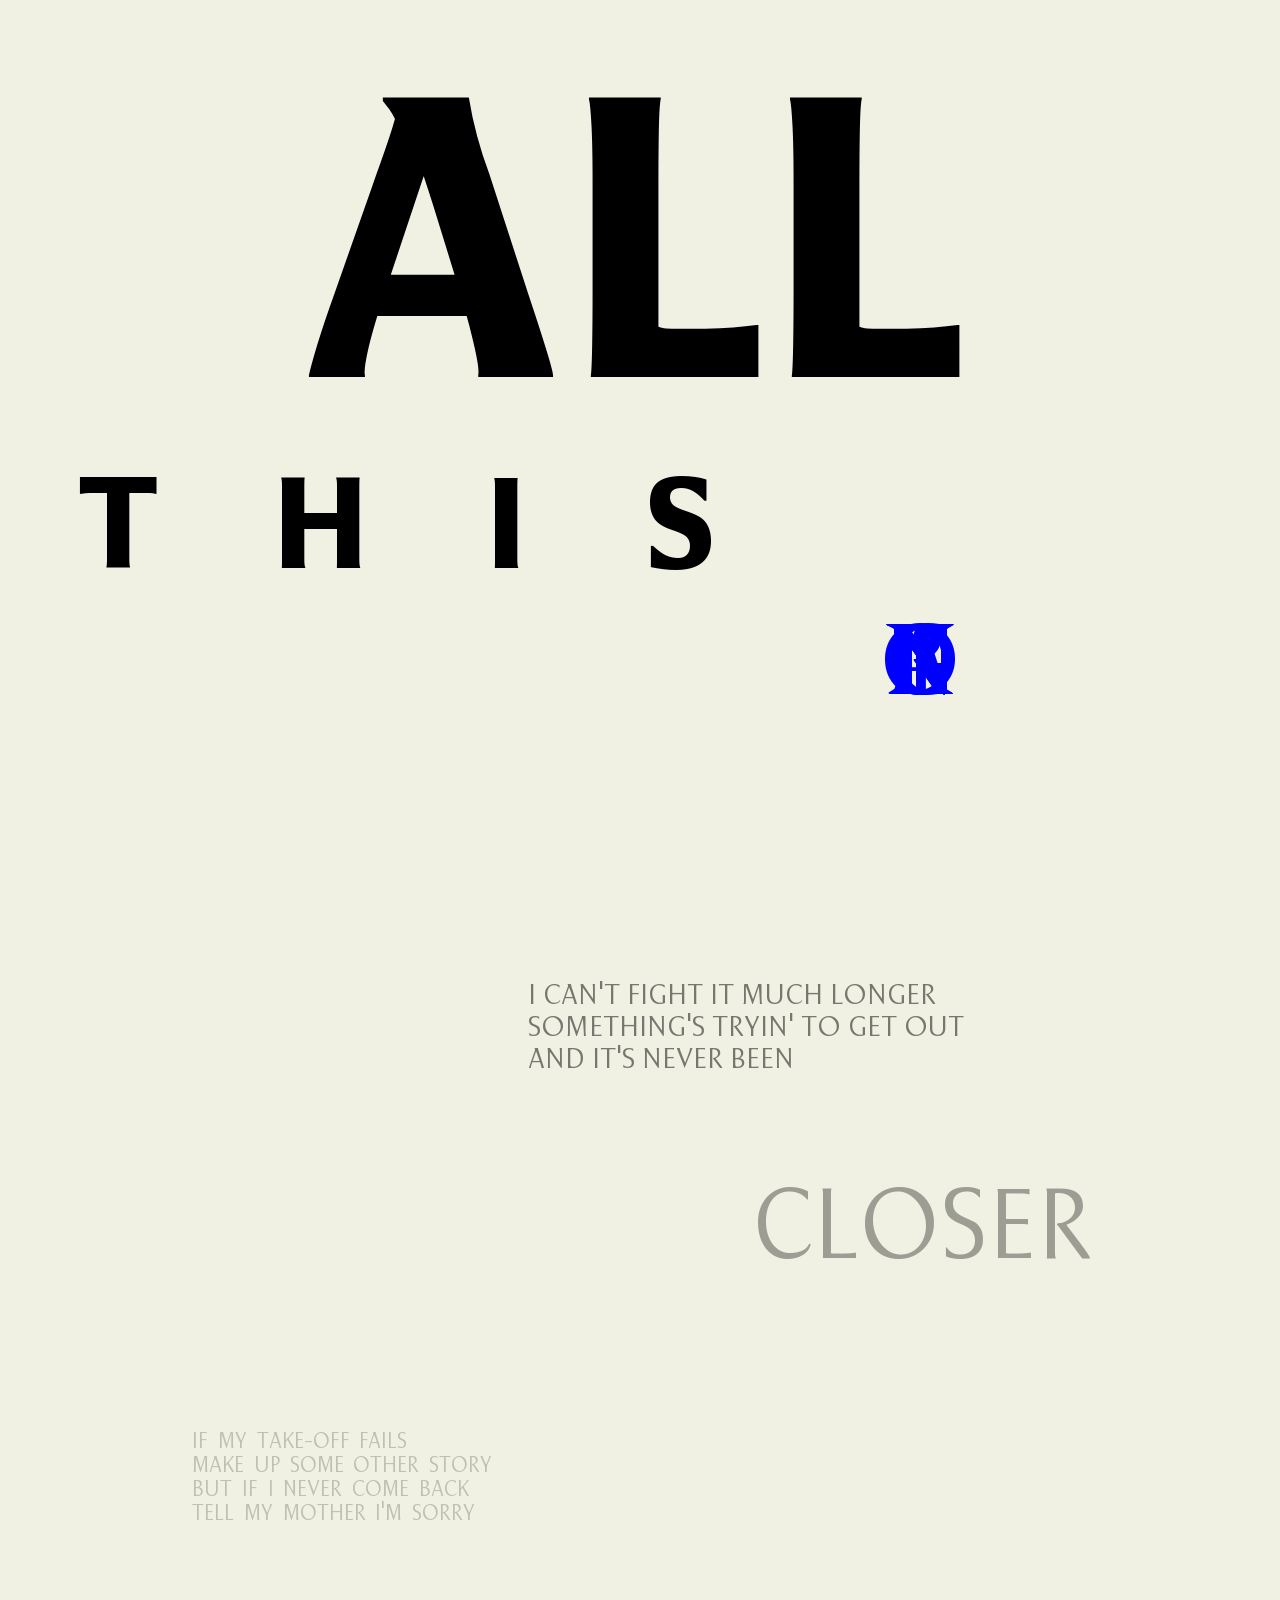
==== let it happen/index.html @ ad92291b "changes" ====
<!doctype html>
<html lang="en">
  <head>
    <meta charset="UTF-8" />
    <meta name="viewport" content="width=device-width, initial-scale=1.0" />
    <title>Let it happen</title>
    <link rel="stylesheet" href="style/style.css" />
  </head>
  <body>
    <div class="grid">
      <p>
        <all>All</all>
        <this>this</this>

        <span>r</span>
        <span>u</span>
        <span>n</span>
        <span>n</span>
        <span>i</span>
        <span>n</span>
        <span>g</span>
        <span>&nbsp;</span>
        <span>a</span>
        <span>r</span>
        <span>o</span>
        <span>u</span>
        <span>n</span>
        <span>d</span>

        <stukje1
          >I can't fight it much longer <br />
          Something's tryin' to get out
          <br />
          And it's never been</stukje1
        >

        <closer>closer</closer>

        <stukje2
          >If my take-off fails <br />
          Make up some other <story>story</story> <br />
          But if I never come back <br />
          Tell my mother I'm <sorry>sorry</sorry></stukje2
        >
      </p>
    </div>
  </body>
</html>
---- let it happen/style/style.css ----
@font-face {
  font-family: seraphs;
  src: url(/fonts/SeraphsVF.woff2);
}

body {
  height: 100vh;
  margin: 1em;

  background-color: rgb(240, 241, 226);
  display: grid;
  place-items: center;
  margin: 5em;
}

.grid {
  display: grid;
  grid-template-columns: repeat(10, minmax(0, 1fr));
  grid-template-rows: repeat(20, minmax(0, 1fr));
  min-height: 0;
  width: 100%;
  height: 200%;
  align-self: start;
}

p {
  display: contents;

  font-family: seraphs;
  margin: 0;
  text-transform: uppercase;
}

all {
  grid-column: 3;
  grid-row: 3;
  font-size: 28em;
  line-height: 0;
  margin: 0;
  border: 0;

  font-variation-settings: "wght" 200;

  transition: transform 0.5s ease;
}

all:hover {
  transform: scale(1.3);
  letter-spacing: 0.1em;
  color: forestgreen;
}

this {
  font-variation-settings: "wght" 200;
  grid-column: 1;
  grid-row: 6;
  font-size: 9em;
  line-height: 0;
  letter-spacing: 0.8em;

  transition: transform 0.5s ease;
}

this:hover {
  transform: scale(1.3);
  color: forestgreen;
}

span {
  font-family: seraphs;
  font-variation-settings:
    "wght" 120,
    "SRFS" 30;

  font-size: 7em;

  grid-column: 8;
  grid-row: 7;

  place-self: center;

  animation: --rondje 5s infinite linear;
  animation-delay: calc(sibling-index() * 0.34s - 5s);

  color: blue;
  text-transform: uppercase;

  transition:
    font-size 0.7s ease,
    color 0.3s ease;
}

span:hover {
  font-size: 9em;
  font-variation-settings: "wght" 200;
  color: forestgreen;
}

@keyframes --rondje {
  0% {
    transform: rotate(0deg) translateY(1.5em);
  }

  100% {
    transform: rotate(360deg) translateY(1.5em);
  }
}

stukje1 {
  font-variation-settings: "wght" 50;
  font-size: 2em;
  grid-column-start: 7;
  grid-column-end: 10;
  grid-row: 11;
  line-height: 1em;
  word-spacing: 0em;
  opacity: 0.5;

  transition:
    font-variation-settings 0.5s ease,
    line-height 0.5s ease,
    font-size 0.5s ease,
    word-spacing 0.5s ease;
}

stukje1:hover {
  font-variation-settings: "wght" 200;
  line-height: 1.5em;
  font-size: 2.5em;
  word-spacing: 0.5em;
  opacity: 1;
}

@font-face {
  font-family: seraphs;
  src: url(../fonts/SeraphsVF.woff2);
}

body {
  height: 100vh;
  margin: 1em;

  background-color: rgb(240, 241, 226);
  display: grid;
  place-items: center;
  margin: 5em;
}

.grid {
  display: grid;
  grid-template-columns: repeat(10, minmax(0, 1fr));
  grid-template-rows: repeat(20, minmax(0, 1fr));
  min-height: 0;
  width: 100%;
  height: 200%;
  align-self: start;
}

p {
  display: contents;

  font-family: seraphs;
  margin: 0;
  text-transform: uppercase;
}

all {
  grid-column: 3;
  grid-row: 3;
  font-size: 28em;
  line-height: 0;
  margin: 0;
  border: 0;
  z-index: 1;
  font-variation-settings: "wght" 200;

  transition: transform 0.5s ease;
}

all:hover {
  transform: scale(1.3);
  letter-spacing: 0.1em;
  color: rgb(6, 68, 6);

  font-variation-settings: "wght" 100;
}

this {
  font-variation-settings: "wght" 200;
  grid-column: 1;
  grid-row: 6;
  font-size: 9em;
  line-height: 0;
  letter-spacing: 0.8em;
  z-index: 2;
  transition: transform 0.5s ease;
}

this:hover {
  transform: scale(1.3);
  color: rgb(6, 68, 6);
  font-variation-settings: "wght" 100;
}

span {
  font-family: seraphs;
  font-variation-settings:
    "wght" 120,
    "SRFS" 30;

  font-size: 7em;

  grid-column: 8;
  grid-row: 7;

  place-self: center;

  animation: --rondje 5s infinite linear;
  animation-delay: calc(sibling-index() * 0.34s - 5s);

  color: blue;
  text-transform: uppercase;

  transition:
    font-size 0.7s ease,
    color 0.3s ease;
}

span:hover {
  font-size: 9em;
  font-variation-settings: "wght" 200;
  color: forestgreen;
}

@keyframes --rondje {
  0% {
    transform: rotate(0deg) translateY(1.5em);
  }

  100% {
    transform: rotate(360deg) translateY(1.5em);
  }
}

stukje1 {
  font-variation-settings: "wght" 50;
  font-size: 2em;
  grid-column-start: 5;
  grid-column-end: 10;
  grid-row: 11;
  line-height: 1em;

  transition: 0.5s;
}

stukje1:hover {
  font-variation-settings: "wght" 200;
  line-height: 1.5em;
  font-size: 2.5em;
  word-spacing: 0.5em;
}

closer {
  font-size: 7em;
  grid-column-start: 7;
  grid-column-end: 10;
  grid-row: 13;
  font-variation-settings:
    "wght" 20,
    "SRFS" 0;
  color: rgba(0, 0, 0, 0.349);
  grid-column-start: 7;
  grid-column-end: 11;

  transition: 0.5s;
}

closer:hover {
  font-size: 7em;
  grid-column-start: 7;
  grid-column-end: 10;
  grid-row: 13;
  font-variation-settings:
    "wght" 200,
    "SRFS" 30;
  color: rgb(222, 9, 9);
}

stukje2 {
  font-variation-settings: "wght" 50;
  font-size: 1.5em;
  grid-column-start: 2;
  grid-column-end: 5;
  grid-row: 16;
  line-height: 1em;
  opacity: 0.2;
  word-spacing: 0.2em;

  transition: 0.5s;
}

stukje2:hover {
  font-variation-settings: "wght" 100;
  font-size: 2em;
  opacity: 1;
  word-spacing: 2em;
  grid-column-start: 2;
  grid-column-end: -1;
  letter-spacing: 0.6em;
}
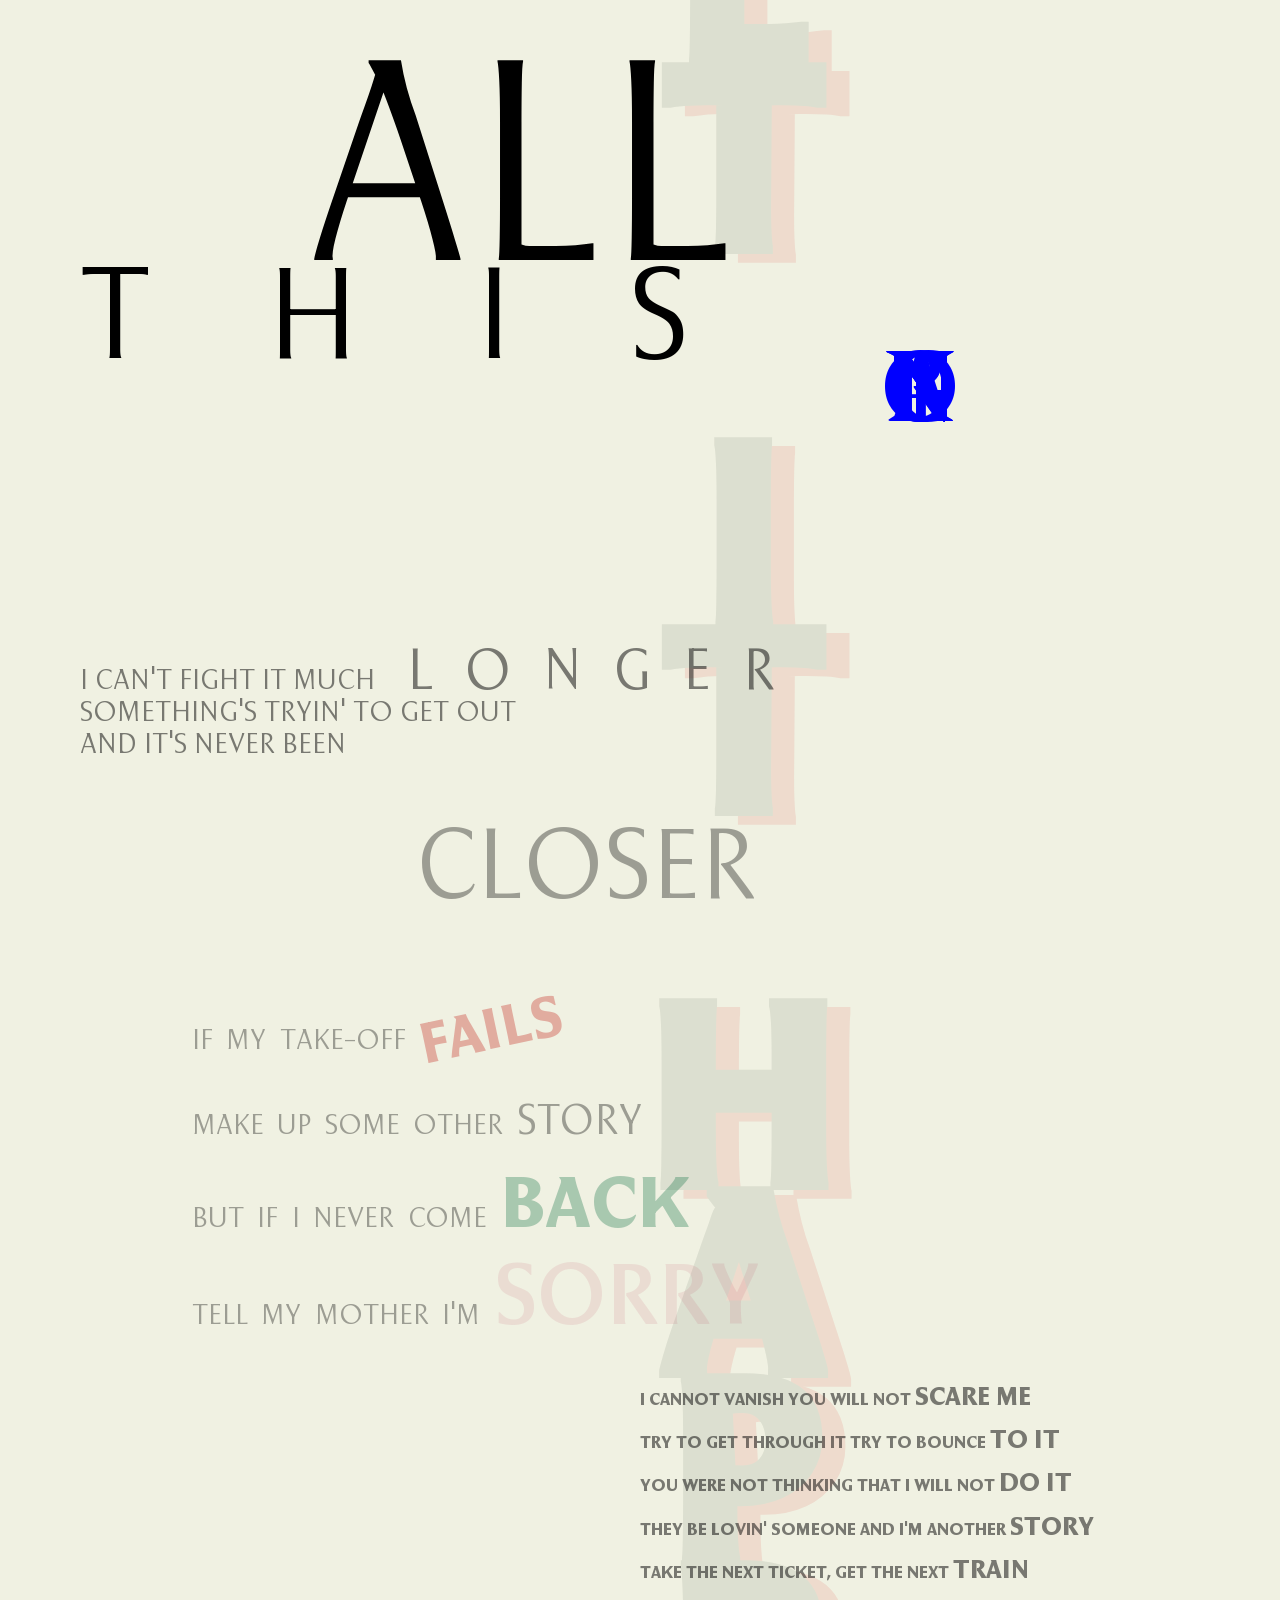
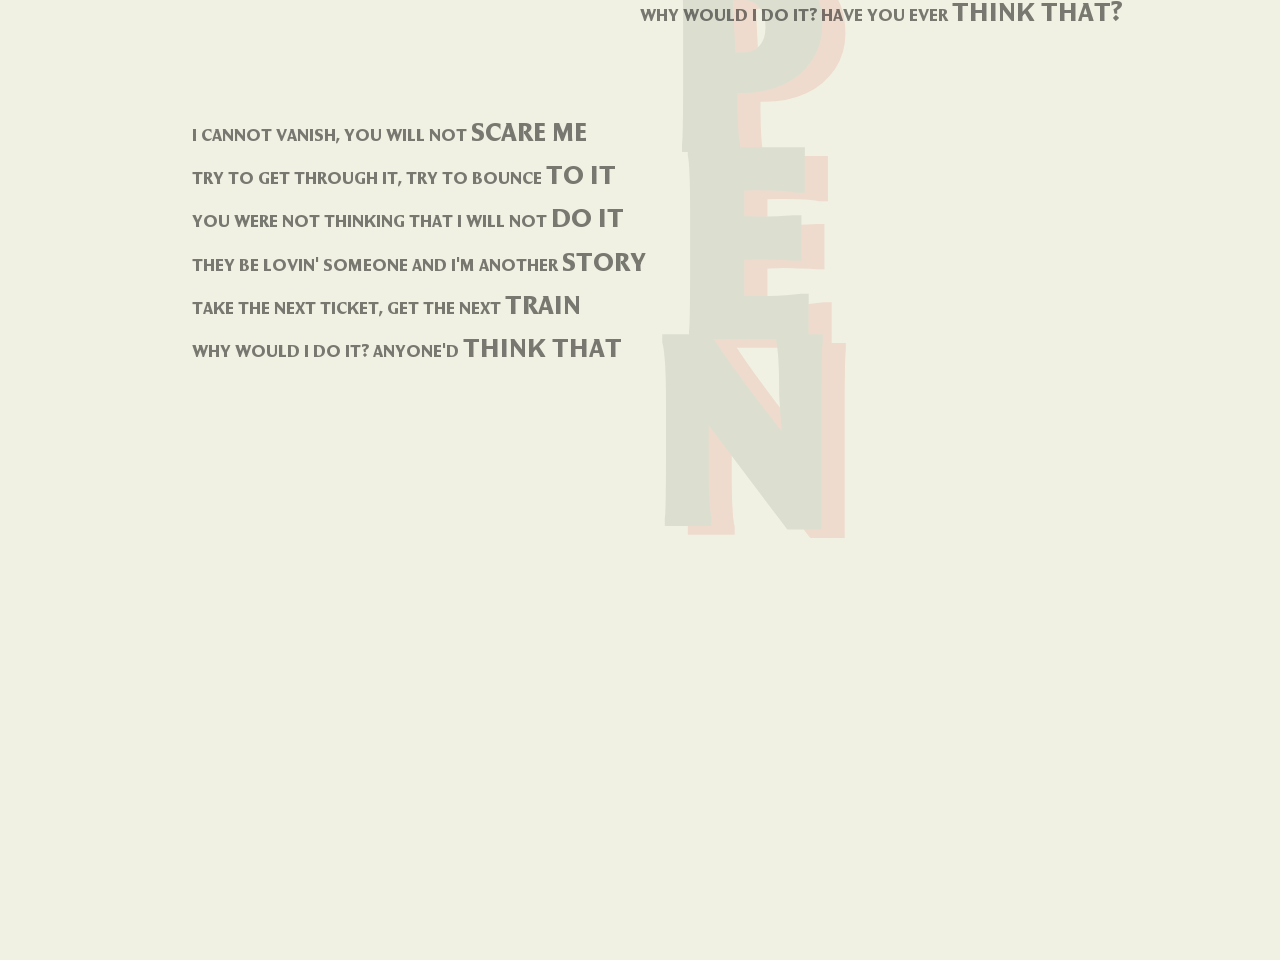
==== commit 25bb66c3: "." ====
--- a/let it happen/index.html
+++ b/let it happen/index.html
@@ -7,28 +7,43 @@
     <link rel="stylesheet" href="style/style.css" />
   </head>
   <body>
+    <h1>
+      L<br />
+      E<br />
+      T<br />
+      <br />
+      I<br />
+      T<br />
+      <br />
+      H<br />
+      A<br />
+      P<br />
+      P<br />
+      E<br />
+      N
+    </h1>
     <div class="grid">
       <p>
         <all>All</all>
         <this>this</this>
 
-        <span>r</span>
-        <span>u</span>
-        <span>n</span>
-        <span>n</span>
-        <span>i</span>
-        <span>n</span>
-        <span>g</span>
-        <span>&nbsp;</span>
-        <span>a</span>
-        <span>r</span>
-        <span>o</span>
-        <span>u</span>
-        <span>n</span>
-        <span>d</span>
+        <span class="rondje">r</span>
+        <span class="rondje">u</span>
+        <span class="rondje">n</span>
+        <span class="rondje">n</span>
+        <span class="rondje">i</span>
+        <span class="rondje">n</span>
+        <span class="rondje">g</span>
+        <span class="rondje">&nbsp;</span>
+        <span class="rondje">a</span>
+        <span class="rondje">r</span>
+        <span class="rondje">o</span>
+        <span class="rondje">u</span>
+        <span class="rondje">n</span>
+        <span class="rondje">d</span>
 
         <stukje1
-          >I can't fight it much longer <br />
+          >I can't fight it much<span class="longer">longer</span> <br />
           Something's tryin' to get out
           <br />
           And it's never been</stukje1
@@ -37,11 +52,44 @@
         <closer>closer</closer>
 
         <stukje2
-          >If my take-off fails <br />
-          Make up some other <story>story</story> <br />
-          But if I never come back <br />
-          Tell my mother I'm <sorry>sorry</sorry></stukje2
+          >If my take-off <span class="fails"> fails</span> <br />
+          Make up some other <span class="story">story</span> <br />
+          But if I never come <span class="back">back </span><br />
+          Tell my mother I'm <span class="sorry">sorry</span></stukje2
         >
+
+        <stukje3>
+          I cannot vanish you will not <span class="scare">scare me</span>
+          <br />
+          Try to get through it try to bounce
+          <span class="toit">to it</span>
+          <br />
+          You were not thinking that I will not <span class="doit">do it</span>
+          <br />
+          They be lovin' someone and I'm another
+          <span class="story">story</span>
+          <br />
+          Take the next ticket, get the next <span class="train">train</span>
+          <br />
+          Why would I do it? Have you ever
+          <span class="think">think that?</span>
+        </stukje3>
+
+        <stukje4>
+          I cannot vanish, you will not <span class="scare">scare me</span>
+          <br />
+          Try to get through it, try to bounce
+          <span class="toit">to it</span>
+          <br />
+          You were not thinking that I will not <span class="doit">do it</span>
+          <br />
+          They be lovin' someone and I'm another
+          <span class="story">story</span>
+          <br />
+          Take the next ticket, get the next <span class="train">train</span>
+          <br />
+          Why would I do it? Anyone'd <span class="think">think that</span>
+        </stukje4>
       </p>
     </div>
   </body>
--- a/let it happen/style/style.css
+++ b/let it happen/style/style.css
@@ -1,199 +1,96 @@
 @font-face {
   font-family: seraphs;
-  src: url(/fonts/SeraphsVF.woff2);
-}
-
+  src: url(../fonts/SeraphsVF.woff2);
+}
+/* MARK: ALGEMEEN */
 body {
-  height: 100vh;
-  margin: 1em;
-
+  margin: 5em;
   background-color: rgb(240, 241, 226);
-  display: grid;
-  place-items: center;
-  margin: 5em;
 }
 
 .grid {
   display: grid;
   grid-template-columns: repeat(10, minmax(0, 1fr));
-  grid-template-rows: repeat(20, minmax(0, 1fr));
-  min-height: 0;
+  grid-template-rows: repeat(50, 3em);
   width: 100%;
-  height: 200%;
   align-self: start;
 }
-
 p {
   display: contents;
-
   font-family: seraphs;
   margin: 0;
   text-transform: uppercase;
 }
 
+h1 {
+  font-family: seraphs;
+  position: absolute;
+  top: -1em;
+  left: 50%;
+
+  margin: 0;
+  z-index: 0;
+  pointer-events: none;
+
+  font-size: 18em;
+  line-height: 0.65em;
+  font-variation-settings: "wght" 200;
+
+  color: rgb(30, 50, 35);
+  opacity: 0.09;
+  text-shadow: 0.08em 0.03em 0 rgb(222, 9, 9);
+  text-transform: uppercase;
+  text-align: center;
+
+  animation: achtergrond linear;
+  animation-timeline: scroll();
+  animation-range: 0vh 300vh;
+}
+
+@keyframes achtergrond {
+  from {
+    transform: scaley(0.5) rotate(-2deg);
+  }
+
+  to {
+    transform: scaley(1.5) rotate(7deg);
+  }
+}
+
+/* MARL: ALL */
+
 all {
   grid-column: 3;
   grid-row: 3;
-  font-size: 28em;
+  font-size: 20em;
   line-height: 0;
-  margin: 0;
-  border: 0;
-
-  font-variation-settings: "wght" 200;
-
-  transition: transform 0.5s ease;
+  z-index: 1;
+
+  font-variation-settings: "wght" 10;
+
+  transition: 0.5s;
 }
 
 all:hover {
   transform: scale(1.3);
   letter-spacing: 0.1em;
   color: forestgreen;
-}
+
+  font-variation-settings: "wght" 20;
+}
+
+/* MARK: THIS */
 
 this {
-  font-variation-settings: "wght" 200;
-  grid-column: 1;
-  grid-row: 6;
-  font-size: 9em;
-  line-height: 0;
-  letter-spacing: 0.8em;
-
-  transition: transform 0.5s ease;
-}
-
-this:hover {
-  transform: scale(1.3);
-  color: forestgreen;
-}
-
-span {
-  font-family: seraphs;
-  font-variation-settings:
-    "wght" 120,
-    "SRFS" 30;
-
-  font-size: 7em;
-
-  grid-column: 8;
-  grid-row: 7;
-
-  place-self: center;
-
-  animation: --rondje 5s infinite linear;
-  animation-delay: calc(sibling-index() * 0.34s - 5s);
-
-  color: blue;
-  text-transform: uppercase;
-
-  transition:
-    font-size 0.7s ease,
-    color 0.3s ease;
-}
-
-span:hover {
-  font-size: 9em;
-  font-variation-settings: "wght" 200;
-  color: forestgreen;
-}
-
-@keyframes --rondje {
-  0% {
-    transform: rotate(0deg) translateY(1.5em);
-  }
-
-  100% {
-    transform: rotate(360deg) translateY(1.5em);
-  }
-}
-
-stukje1 {
-  font-variation-settings: "wght" 50;
-  font-size: 2em;
-  grid-column-start: 7;
-  grid-column-end: 10;
-  grid-row: 11;
-  line-height: 1em;
-  word-spacing: 0em;
-  opacity: 0.5;
-
-  transition:
-    font-variation-settings 0.5s ease,
-    line-height 0.5s ease,
-    font-size 0.5s ease,
-    word-spacing 0.5s ease;
-}
-
-stukje1:hover {
-  font-variation-settings: "wght" 200;
-  line-height: 1.5em;
-  font-size: 2.5em;
-  word-spacing: 0.5em;
-  opacity: 1;
-}
-
-@font-face {
-  font-family: seraphs;
-  src: url(../fonts/SeraphsVF.woff2);
-}
-
-body {
-  height: 100vh;
-  margin: 1em;
-
-  background-color: rgb(240, 241, 226);
-  display: grid;
-  place-items: center;
-  margin: 5em;
-}
-
-.grid {
-  display: grid;
-  grid-template-columns: repeat(10, minmax(0, 1fr));
-  grid-template-rows: repeat(20, minmax(0, 1fr));
-  min-height: 0;
-  width: 100%;
-  height: 200%;
-  align-self: start;
-}
-
-p {
-  display: contents;
-
-  font-family: seraphs;
-  margin: 0;
-  text-transform: uppercase;
-}
-
-all {
-  grid-column: 3;
-  grid-row: 3;
-  font-size: 28em;
-  line-height: 0;
-  margin: 0;
-  border: 0;
-  z-index: 1;
-  font-variation-settings: "wght" 200;
-
-  transition: transform 0.5s ease;
-}
-
-all:hover {
-  transform: scale(1.3);
-  letter-spacing: 0.1em;
-  color: rgb(6, 68, 6);
-
-  font-variation-settings: "wght" 100;
-}
-
-this {
-  font-variation-settings: "wght" 200;
+  font-variation-settings: "wght" 20;
   grid-column: 1;
   grid-row: 6;
   font-size: 9em;
   line-height: 0;
   letter-spacing: 0.8em;
   z-index: 2;
-  transition: transform 0.5s ease;
+
+  transition: 0.5s;
 }
 
 this:hover {
@@ -202,17 +99,17 @@
   font-variation-settings: "wght" 100;
 }
 
-span {
+/* MARK: RONDJE */
+
+.rondje {
   font-family: seraphs;
   font-variation-settings:
     "wght" 120,
     "SRFS" 30;
 
   font-size: 7em;
-
   grid-column: 8;
   grid-row: 7;
-
   place-self: center;
 
   animation: --rondje 5s infinite linear;
@@ -221,12 +118,10 @@
   color: blue;
   text-transform: uppercase;
 
-  transition:
-    font-size 0.7s ease,
-    color 0.3s ease;
-}
-
-span:hover {
+  transition: 0.5s;
+}
+
+.rondje:hover {
   font-size: 9em;
   font-variation-settings: "wght" 200;
   color: forestgreen;
@@ -242,13 +137,16 @@
   }
 }
 
+/* MARK: STUKJE1 */
+
 stukje1 {
   font-variation-settings: "wght" 50;
   font-size: 2em;
-  grid-column-start: 5;
-  grid-column-end: 10;
-  grid-row: 11;
+  grid-column-start: 1;
+  grid-column-end: -1;
+  grid-row: 13;
   line-height: 1em;
+  opacity: 0.5;
 
   transition: 0.5s;
 }
@@ -258,53 +156,232 @@
   line-height: 1.5em;
   font-size: 2.5em;
   word-spacing: 0.5em;
-}
+  opacity: 1;
+}
+
+/* MARK: LONGER  */
+
+span.longer {
+  color: black;
+  font-size: 2em;
+  letter-spacing: 0.5em;
+  margin: 0.5em;
+  transition: 0.5s;
+}
+
+span.longer:hover {
+  font-size: 2.2em;
+  color: forestgreen;
+  letter-spacing: 0.8em;
+}
+
+/* MARK: CLOSER */
 
 closer {
   font-size: 7em;
-  grid-column-start: 7;
+  grid-column-start: 4;
   grid-column-end: 10;
-  grid-row: 13;
+  grid-row: 16;
+
   font-variation-settings:
     "wght" 20,
     "SRFS" 0;
+
   color: rgba(0, 0, 0, 0.349);
-  grid-column-start: 7;
-  grid-column-end: 11;
-
   transition: 0.5s;
 }
 
 closer:hover {
-  font-size: 7em;
-  grid-column-start: 7;
-  grid-column-end: 10;
-  grid-row: 13;
   font-variation-settings:
     "wght" 200,
     "SRFS" 30;
+
   color: rgb(222, 9, 9);
 }
+
+/* MARK: STUKJE2 */
 
 stukje2 {
   font-variation-settings: "wght" 50;
-  font-size: 1.5em;
-  grid-column-start: 2;
-  grid-column-end: 5;
-  grid-row: 16;
-  line-height: 1em;
-  opacity: 0.2;
-  word-spacing: 0.2em;
-
-  transition: 0.5s;
-}
-
-stukje2:hover {
-  font-variation-settings: "wght" 100;
   font-size: 2em;
-  opacity: 1;
-  word-spacing: 2em;
   grid-column-start: 2;
   grid-column-end: -1;
-  letter-spacing: 0.6em;
-}
+  grid-row: 20;
+  line-height: 2.5em;
+  opacity: 0.35;
+  word-spacing: 0.2em;
+
+  transition: 0.5s;
+}
+
+stukje2:hover {
+  font-variation-settings: "wght" 200;
+  opacity: 1;
+}
+
+/* MARK: FAILS */
+
+.fails {
+  display: inline-block;
+  font-size: 2em;
+  color: #c52c24;
+  font-variation-settings: "wght" 200;
+  rotate: -12deg;
+  transition: 0.5s;
+}
+
+.fails:hover {
+  transform: rotate(12deg) scale(1.3);
+  color: red;
+}
+
+/* MARK: BACK */
+
+.back {
+  display: inline-block;
+  font-size: 2.5em;
+  color: #247b52;
+  font-variation-settings: "wght" 200;
+  transition: 0.5s;
+}
+
+.back:hover {
+  color: #16442d;
+  transform: scaleY(2) scale(1.3);
+  font-variation-settings: "wght" 100;
+}
+
+/* MARK: SORRY */
+
+.sorry {
+  display: inline-block;
+  font-size: 3em;
+  color: #bd3455;
+  font-variation-settings: "wght" 150;
+  opacity: 0.3;
+  transition: 0.5s;
+}
+
+.sorry:hover {
+  color: #e00036;
+  opacity: 1;
+  font-variation-settings: "wght" 20;
+  transform: scale(1.3);
+}
+
+/* MARK: STUKJE3 */
+
+stukje3 {
+  grid-column: 6 / 11;
+  grid-row: 28;
+  font-size: 1.2em;
+  line-height: 1.5;
+  opacity: 0.5;
+  transition: 0.3s;
+}
+
+stukje3:hover {
+  opacity: 1;
+}
+
+/* MARK: STORY */
+
+.story {
+  display: inline-block;
+  font-size: 1.5em;
+  transition: 0.5s;
+}
+
+.story:hover {
+  font-size: 3em;
+  color: #384bb5;
+  transform: rotate(5deg) scale(1.3);
+}
+
+/* MARK: SCARE ME */
+
+.scare {
+  font-size: 1.5em;
+
+  display: inline-block;
+
+  transition: 0.5s;
+}
+
+.scare:hover {
+  font-size: 3em;
+  color: #790785;
+  transform: scaleY(1.9) scale(1.3);
+}
+
+/* MARK: TO IT */
+
+.toit {
+  font-size: 1.5em;
+
+  display: inline-block;
+
+  transition: 0.5s;
+}
+
+.toit:hover {
+  font-size: 3em;
+  color: #247b52;
+  transform: skew(18deg) scale(1.3);
+}
+
+/* MARK: DO IT */
+
+.doit {
+  font-size: 1.5em;
+
+  display: inline-block;
+  transition: 0.5s;
+}
+
+.doit:hover {
+  font-size: 3em;
+  color: #c52c24;
+  transform: skew(-18deg) scale(1.3);
+}
+
+/* MARK: TRAIN */
+
+.train {
+  display: inline-block;
+  font-size: 1.5em;
+  transition: 0.5s;
+}
+
+.train:hover {
+  font-size: 3em;
+  color: #247b52;
+  transform: skew(18deg) scale(1.3);
+}
+
+/* MARK: THINK THAT */
+
+.think {
+  display: inline-block;
+  font-size: 1.5em;
+  transition: 0.5s;
+}
+
+.think:hover {
+  font-size: 3em;
+  color: #c52c24;
+  transform: skew(-18deg) scale(1.3);
+}
+
+stukje4 {
+  grid-column: 2 / 8;
+  grid-row: 35;
+  font-size: 1.2em;
+  line-height: 1.5;
+  opacity: 0.5;
+  transition: 0.3s;
+}
+
+stukje4:hover {
+  opacity: 1;
+}
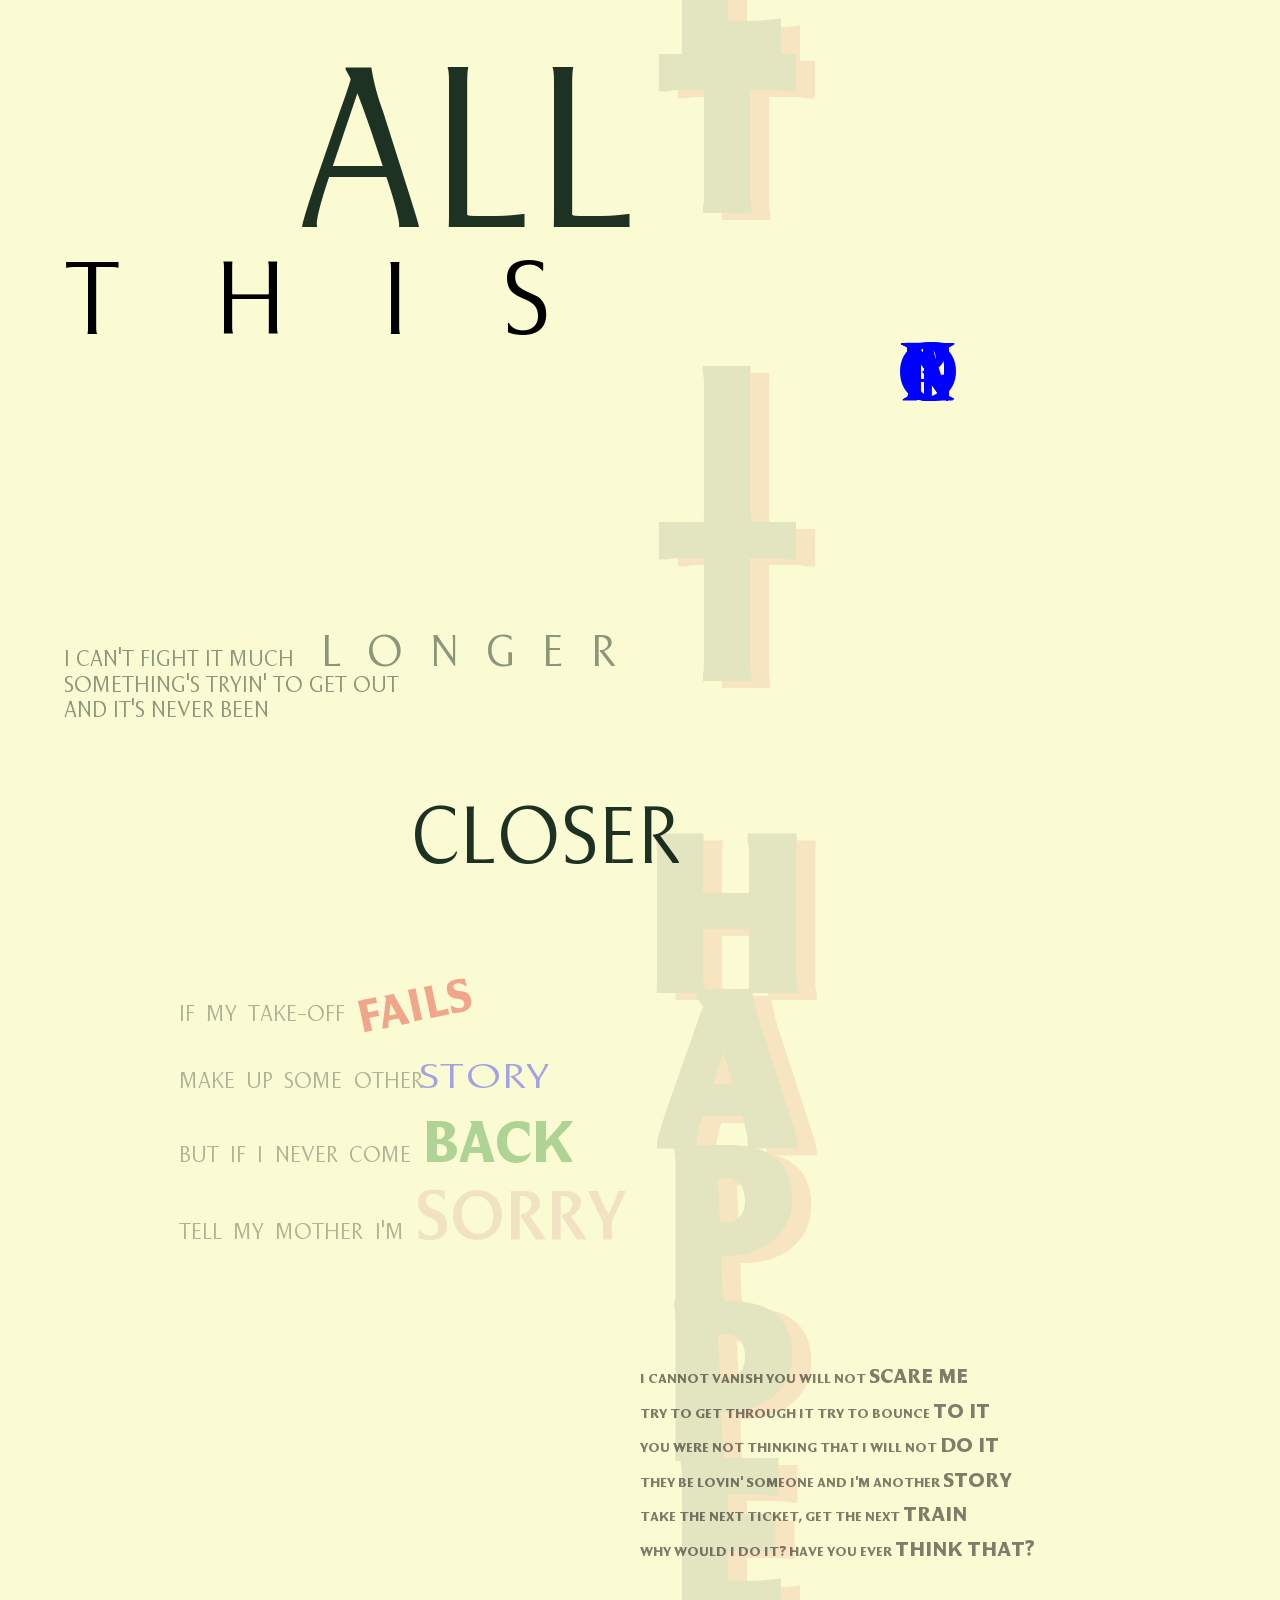
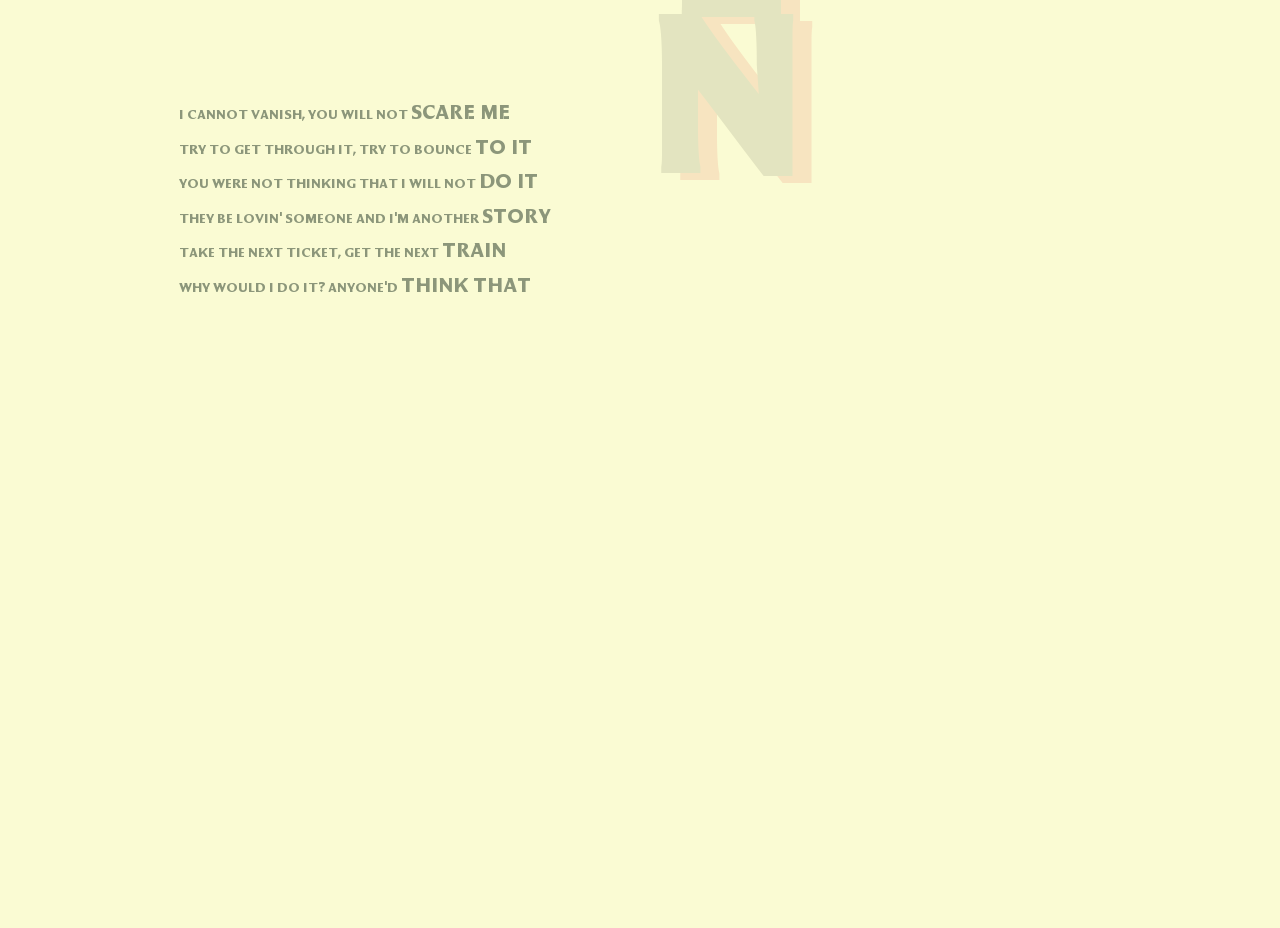
==== commit ec3fba91: "." ====
--- a/let it happen/index.html
+++ b/let it happen/index.html
@@ -53,7 +53,7 @@
 
         <stukje2
           >If my take-off <span class="fails"> fails</span> <br />
-          Make up some other <span class="story">story</span> <br />
+          Make up some other <span class="story1">story</span> <br />
           But if I never come <span class="back">back </span><br />
           Tell my mother I'm <span class="sorry">sorry</span></stukje2
         >
--- a/let it happen/style/style.css
+++ b/let it happen/style/style.css
@@ -2,19 +2,31 @@
   font-family: seraphs;
   src: url(../fonts/SeraphsVF.woff2);
 }
+
+/* MARK: KLEUREN */
+
+:root {
+  --rood: #de0909;
+  --blauw: blue;
+  --groen: forestgreen;
+  --zwart: rgb(30, 50, 35);
+  --roze: rgb(178, 25, 78);
+}
+
 /* MARK: ALGEMEEN */
+
 body {
-  margin: 5em;
-  background-color: rgb(240, 241, 226);
+  margin: clamp(2em, 5vw, 5em);
+  background-color: rgb(250, 251, 211);
 }
 
 .grid {
   display: grid;
   grid-template-columns: repeat(10, minmax(0, 1fr));
-  grid-template-rows: repeat(50, 3em);
+  grid-template-rows: repeat(50, minmax(0, 3em));
   width: 100%;
-  align-self: start;
-}
+}
+
 p {
   display: contents;
   font-family: seraphs;
@@ -32,11 +44,11 @@
   z-index: 0;
   pointer-events: none;
 
-  font-size: 18em;
+  font-size: clamp(15em, 18vw, 18em);
   line-height: 0.65em;
   font-variation-settings: "wght" 200;
 
-  color: rgb(30, 50, 35);
+  color: --zwart;
   opacity: 0.09;
   text-shadow: 0.08em 0.03em 0 rgb(222, 9, 9);
   text-transform: uppercase;
@@ -62,9 +74,10 @@
 all {
   grid-column: 3;
   grid-row: 3;
-  font-size: 20em;
+  font-size: clamp(10em, 20vw, 20em);
   line-height: 0;
   z-index: 1;
+  color: var(--zwart);
 
   font-variation-settings: "wght" 10;
 
@@ -74,7 +87,7 @@
 all:hover {
   transform: scale(1.3);
   letter-spacing: 0.1em;
-  color: forestgreen;
+  color: var(--groen);
 
   font-variation-settings: "wght" 20;
 }
@@ -85,7 +98,7 @@
   font-variation-settings: "wght" 20;
   grid-column: 1;
   grid-row: 6;
-  font-size: 9em;
+  font-size: clamp(5em, 9vw, 9em);
   line-height: 0;
   letter-spacing: 0.8em;
   z-index: 2;
@@ -95,7 +108,7 @@
 
 this:hover {
   transform: scale(1.3);
-  color: rgb(6, 68, 6);
+  color: var(--groen);
   font-variation-settings: "wght" 100;
 }
 
@@ -107,7 +120,7 @@
     "wght" 120,
     "SRFS" 30;
 
-  font-size: 7em;
+  font-size: clamp(2em, 7vw, 7em);
   grid-column: 8;
   grid-row: 7;
   place-self: center;
@@ -115,7 +128,7 @@
   animation: --rondje 5s infinite linear;
   animation-delay: calc(sibling-index() * 0.34s - 5s);
 
-  color: blue;
+  color: var(--blauw);
   text-transform: uppercase;
 
   transition: 0.5s;
@@ -141,12 +154,13 @@
 
 stukje1 {
   font-variation-settings: "wght" 50;
-  font-size: 2em;
+  font-size: clamp(1em, 2vw, 2em);
   grid-column-start: 1;
   grid-column-end: -1;
   grid-row: 13;
   line-height: 1em;
   opacity: 0.5;
+  color: var(--zwart);
 
   transition: 0.5s;
 }
@@ -154,7 +168,7 @@
 stukje1:hover {
   font-variation-settings: "wght" 200;
   line-height: 1.5em;
-  font-size: 2.5em;
+  font-size: clamp(1.5em, 2vw, 2.5em);
   word-spacing: 0.5em;
   opacity: 1;
 }
@@ -162,7 +176,7 @@
 /* MARK: LONGER  */
 
 span.longer {
-  color: black;
+  color: var(--zwart);
   font-size: 2em;
   letter-spacing: 0.5em;
   margin: 0.5em;
@@ -171,14 +185,14 @@
 
 span.longer:hover {
   font-size: 2.2em;
-  color: forestgreen;
+  color: var(--roze);
   letter-spacing: 0.8em;
 }
 
 /* MARK: CLOSER */
 
 closer {
-  font-size: 7em;
+  font-size: clamp(2.5em, 7vw, 7em);
   grid-column-start: 4;
   grid-column-end: 10;
   grid-row: 16;
@@ -187,7 +201,7 @@
     "wght" 20,
     "SRFS" 0;
 
-  color: rgba(0, 0, 0, 0.349);
+  color: var(--zwart);
   transition: 0.5s;
 }
 
@@ -196,20 +210,21 @@
     "wght" 200,
     "SRFS" 30;
 
-  color: rgb(222, 9, 9);
+  color: var(--rood);
 }
 
 /* MARK: STUKJE2 */
 
 stukje2 {
   font-variation-settings: "wght" 50;
-  font-size: 2em;
+  font-size: clamp(1em, 2vw, 2em);
   grid-column-start: 2;
   grid-column-end: -1;
   grid-row: 20;
   line-height: 2.5em;
   opacity: 0.35;
   word-spacing: 0.2em;
+  color: var(--zwart);
 
   transition: 0.5s;
 }
@@ -224,7 +239,7 @@
 .fails {
   display: inline-block;
   font-size: 2em;
-  color: #c52c24;
+  color: var(--rood);
   font-variation-settings: "wght" 200;
   rotate: -12deg;
   transition: 0.5s;
@@ -232,7 +247,6 @@
 
 .fails:hover {
   transform: rotate(12deg) scale(1.3);
-  color: red;
 }
 
 /* MARK: BACK */
@@ -240,13 +254,12 @@
 .back {
   display: inline-block;
   font-size: 2.5em;
-  color: #247b52;
+  color: var(--groen);
   font-variation-settings: "wght" 200;
   transition: 0.5s;
 }
 
 .back:hover {
-  color: #16442d;
   transform: scaleY(2) scale(1.3);
   font-variation-settings: "wght" 100;
 }
@@ -256,14 +269,13 @@
 .sorry {
   display: inline-block;
   font-size: 3em;
-  color: #bd3455;
+  color: var(--roze);
   font-variation-settings: "wght" 150;
   opacity: 0.3;
   transition: 0.5s;
 }
 
 .sorry:hover {
-  color: #e00036;
   opacity: 1;
   font-variation-settings: "wght" 20;
   transform: scale(1.3);
@@ -274,7 +286,7 @@
 stukje3 {
   grid-column: 6 / 11;
   grid-row: 28;
-  font-size: 1.2em;
+  font-size: clamp(0.9em, 1.2vw, 1.2em);
   line-height: 1.5;
   opacity: 0.5;
   transition: 0.3s;
@@ -284,7 +296,68 @@
   opacity: 1;
 }
 
-/* MARK: STORY */
+/* MARK: STORY1 */
+
+.story1 {
+  display: inline-block;
+  font-size: 1.5em;
+  transition: 0.5s;
+  color: var(--blauw);
+  transform: scaleX(1.3);
+}
+
+.story1:hover {
+  font-size: 3em;
+
+  transform: rotate(5deg) scale(1.3);
+}
+
+/* MARK: SCARE ME */
+
+.scare {
+  font-size: 1.5em;
+
+  display: inline-block;
+
+  transition: 0.5s;
+}
+
+.scare:hover {
+  font-size: 3em;
+  color: var(--roze);
+  transform: scaleY(1.9) scale(1.3);
+}
+
+/* MARK: TO IT */
+
+.toit {
+  font-size: 1.5em;
+
+  display: inline-block;
+
+  transition: 0.5s;
+}
+
+.toit:hover {
+  font-size: 3em;
+  color: var(--groen);
+  transform: skew(18deg) scale(1.3);
+}
+
+/* MARK: DO IT */
+
+.doit {
+  font-size: 1.5em;
+
+  display: inline-block;
+  transition: 0.5s;
+}
+
+.doit:hover {
+  font-size: 3em;
+  color: var(--rood);
+  transform: skew(-18deg) scale(1.3);
+}
 
 .story {
   display: inline-block;
@@ -294,71 +367,24 @@
 
 .story:hover {
   font-size: 3em;
-  color: #384bb5;
+  color: var(--blauw);
   transform: rotate(5deg) scale(1.3);
 }
 
-/* MARK: SCARE ME */
-
-.scare {
-  font-size: 1.5em;
-
-  display: inline-block;
-
-  transition: 0.5s;
-}
-
-.scare:hover {
-  font-size: 3em;
-  color: #790785;
-  transform: scaleY(1.9) scale(1.3);
-}
-
-/* MARK: TO IT */
-
-.toit {
-  font-size: 1.5em;
-
-  display: inline-block;
-
-  transition: 0.5s;
-}
-
-.toit:hover {
-  font-size: 3em;
-  color: #247b52;
+/* MARK: TRAIN */
+
+.train {
+  display: inline-block;
+  font-size: 1.5em;
+  transition: 0.5s;
+}
+
+.train:hover {
+  font-size: 3em;
+  color: var(--roze);
   transform: skew(18deg) scale(1.3);
 }
 
-/* MARK: DO IT */
-
-.doit {
-  font-size: 1.5em;
-
-  display: inline-block;
-  transition: 0.5s;
-}
-
-.doit:hover {
-  font-size: 3em;
-  color: #c52c24;
-  transform: skew(-18deg) scale(1.3);
-}
-
-/* MARK: TRAIN */
-
-.train {
-  display: inline-block;
-  font-size: 1.5em;
-  transition: 0.5s;
-}
-
-.train:hover {
-  font-size: 3em;
-  color: #247b52;
-  transform: skew(18deg) scale(1.3);
-}
-
 /* MARK: THINK THAT */
 
 .think {
@@ -369,17 +395,18 @@
 
 .think:hover {
   font-size: 3em;
-  color: #c52c24;
+  color: var(--rood);
   transform: skew(-18deg) scale(1.3);
 }
 
 stukje4 {
   grid-column: 2 / 8;
   grid-row: 35;
-  font-size: 1.2em;
+  font-size: clamp(0.9em, 1.2vw, 1.2em);
   line-height: 1.5;
   opacity: 0.5;
   transition: 0.3s;
+  color: var(--zwart);
 }
 
 stukje4:hover {
